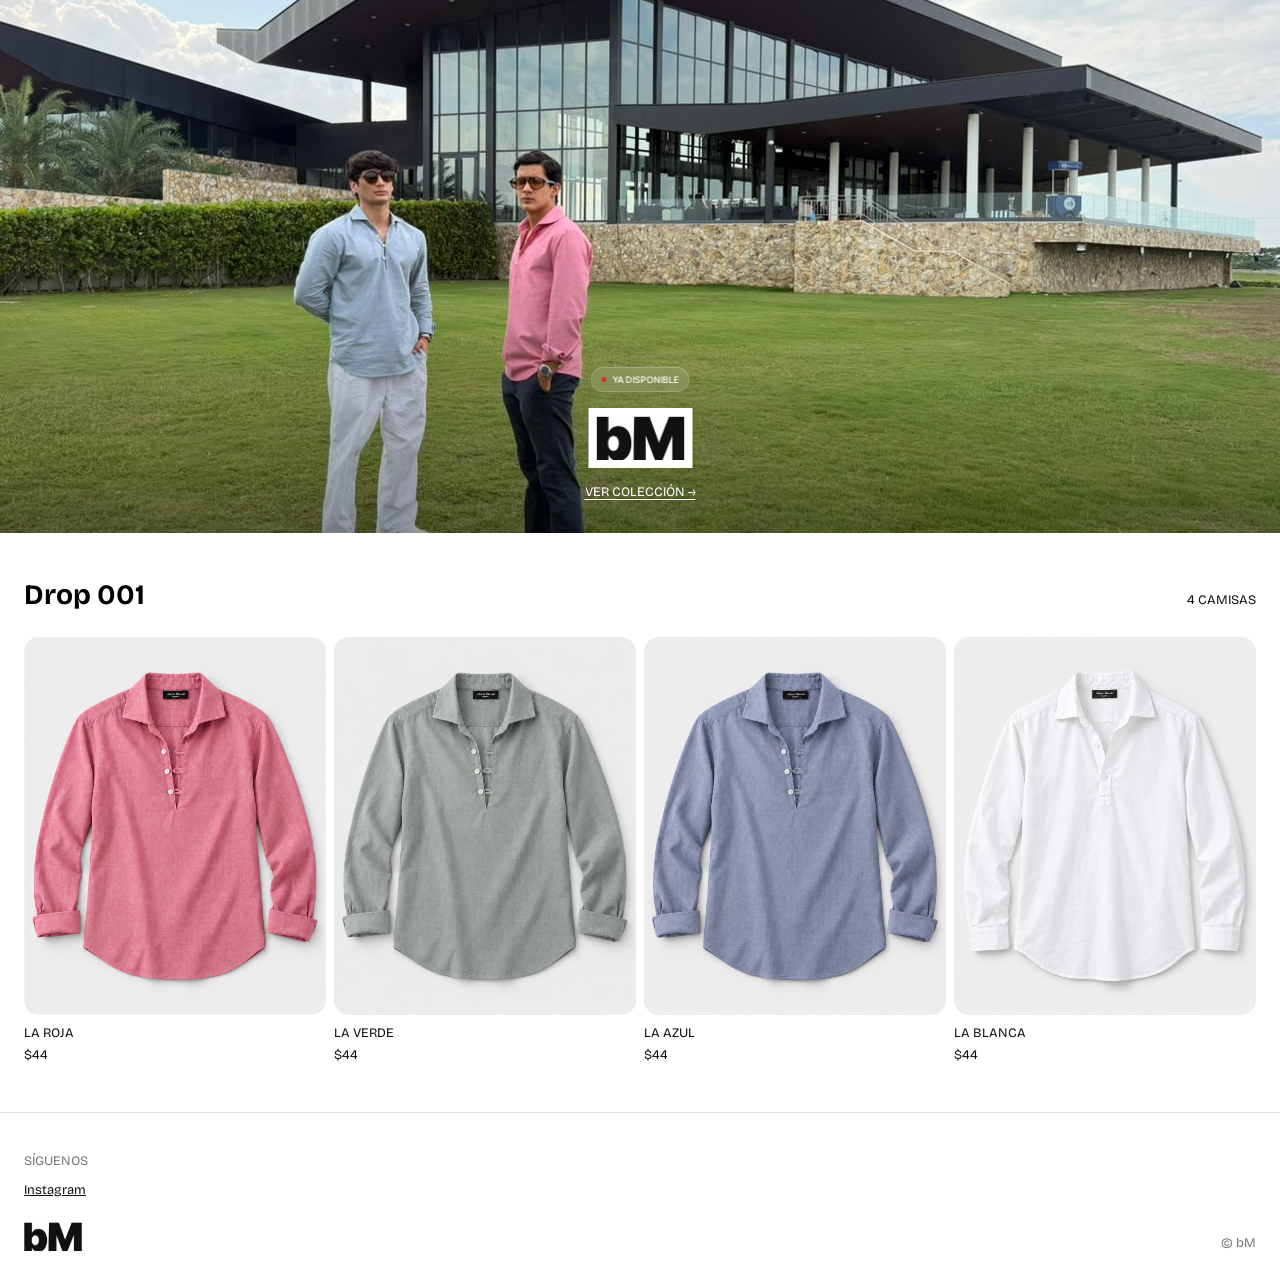
==== bm/index.html @ 4d5092cf "Publica catalogo bM con galerias y consultas por Instagram" ====
<!doctype html>
<html lang="es">
<head>
  <meta charset="utf-8">
  <meta name="viewport" content="width=device-width, initial-scale=1">
  <meta name="theme-color" content="#ffffff">
  <title>bM | Drop 001</title>
  <meta name="description" content="Descubre Drop 001 de bM. Cuatro camisas, tallas S, M y L. Explora la colección.">
  <link rel="canonical" href="https://mariabonitaec.com/bm/">
  <meta property="og:title" content="bM | Drop 001">
  <meta property="og:description" content="Descubre nuestra primera colección de camisas.">
  <meta property="og:type" content="website">
  <meta property="og:url" content="https://mariabonitaec.com/bm/">
  <meta property="og:image" content="https://mariabonitaec.com/Imagenes/Imagenes_bM/PortadaPC.jpeg">
  <link rel="stylesheet" href="styles.css">
  <script src="catalogo.js" defer></script>
  <script src="app.js" defer></script>
</head>
<body id="inicio">
  <a class="skip-link" href="#drop-001">Ir a la colección</a>
  <header class="hero" aria-label="bM, nueva colección">
    <div class="hero-visual">
      <picture class="cover">
        <source media="(max-width: 767px) and (orientation: portrait)" srcset="../Imagenes/Imagenes_bM/Portadatelefono.jpeg">
        <img src="../Imagenes/Imagenes_bM/PortadaPC.jpeg" alt="La primera colección de camisas bM, al aire libre" width="1280" height="960" fetchpriority="high">
      </picture>
      <div class="hero-shade"></div>
      <div class="menu-backdrop" hidden></div>
      <nav class="mobile-nav" aria-label="Navegación principal">
        <a class="brand-box brand-box-small" href="#inicio" aria-label="bM, inicio"><span class="brand brand-small"><img src="assets/logo-original.png" alt="bM"></span></a>
        <button class="menu-toggle" type="button" aria-label="Abrir menú" aria-expanded="false" aria-controls="mobile-menu"><span class="menu-icon" aria-hidden="true"><span></span><span></span><span></span></span></button>
        <div class="mobile-menu" id="mobile-menu" hidden>
          <p class="menu-heading">EXPLORA bM</p>
          <a href="#drop-001"><span>Prendas<small>Descubre Drop 001</small></span><span class="menu-arrow" aria-hidden="true">↗</span></a>
          <a href="#redes"><span>Redes<small>Síguenos</small></span><span class="menu-arrow" aria-hidden="true">↗</span></a>
        </div>
      </nav>
      <div class="hero-caption">
        <span class="availability"><img src="assets/disponible.svg" alt="" width="5" height="5">YA DISPONIBLE</span>
        <h1 class="brand-box"><span class="brand brand-hero"><img src="assets/logo-original.png" alt="bM"></span></h1>
        <a class="collection-link" href="#drop-001">VER COLECCIÓN →</a>
      </div>
    </div>
  </header>
  <main class="content">
    <section class="collection" id="drop-001" aria-labelledby="collection-title" tabindex="-1">
      <div class="collection-heading"><h2 id="collection-title">Drop 001</h2><span>4 CAMISAS</span></div>
      <div class="product-grid">
        <a class="product-card" href="#camisa-roja" data-product="roja" aria-haspopup="dialog"><img src="../Imagenes/Imagenes_bM/CamisaRoja.jpg" width="1122" height="1402" alt="Camisa roja de manga larga" loading="lazy"><h3>LA ROJA</h3><p>$44</p></a>
        <a class="product-card" href="#camisa-verde" data-product="verde" aria-haspopup="dialog"><img src="../Imagenes/Imagenes_bM/CamisaVerde.jpg" width="1122" height="1402" alt="Camisa verde de manga larga" loading="lazy"><h3>LA VERDE</h3><p>$44</p></a>
        <a class="product-card" href="#camisa-azul" data-product="azul" aria-haspopup="dialog"><img src="../Imagenes/Imagenes_bM/CamisaAzul.jpg" width="1122" height="1402" alt="Camisa azul de manga larga" loading="lazy"><h3>LA AZUL</h3><p>$44</p></a>
        <a class="product-card" href="#camisa-blanca" data-product="blanca" aria-haspopup="dialog"><img src="../Imagenes/Imagenes_bM/CamisaBlanca.png" width="1122" height="1402" alt="Camisa blanca de manga larga" loading="lazy"><h3>LA BLANCA</h3><p>$44</p></a>
      </div>
      <noscript><p>Activa JavaScript para consultar las fotos y tallas de cada camisa.</p></noscript>
    </section>
    <footer id="redes" class="footer" tabindex="-1">
      <div class="socials"><h2>SÍGUENOS</h2><a data-social="instagram" href="https://www.instagram.com/bm___ec/?utm_source=ig_web_button_share_sheet" target="_blank" rel="noopener noreferrer">Instagram</a><span data-social="tiktok" hidden>TikTok</span></div>
      <div class="footer-signature"><a href="#inicio" aria-label="bM, volver al inicio"><span class="brand brand-footer"><img src="assets/logo-original.png" alt="bM"></span></a><span>© bM</span></div>
    </footer>
  </main>
  <dialog class="product-dialog" aria-labelledby="product-title">
    <div class="detail-header"><button class="back-button" type="button" autofocus>← Volver a la colección</button><span class="brand brand-small"><img src="assets/logo-original.png" alt="bM"></span><button class="close-button" type="button" aria-label="Cerrar ficha">×</button></div>
    <div class="product-detail">
      <section class="gallery" aria-label="Fotos de la camisa">
        <div class="thumbnails" aria-label="Seleccionar fotografía"></div>
        <div class="gallery-stage"><img id="detail-image" alt=""><div class="gallery-controls" hidden><button type="button" data-direction="-1" aria-label="Foto anterior">←</button><span id="photo-count" aria-live="polite"></span><button type="button" data-direction="1" aria-label="Foto siguiente">→</button></div></div>
      </section>
      <div class="product-info"><p class="detail-drop">DROP 001</p><h2 id="product-title"></h2><p class="detail-price" id="product-price"></p><fieldset class="sizes"><legend>TALLAS</legend><div class="size-options"></div></fieldset><a class="contact-button" id="availability-link" href="https://ig.me/m/bm___ec" target="_blank" rel="noopener noreferrer">Consulta disponibilidad</a></div>
    </div>
  </dialog>
</body>
</html>
---- bm/styles.css ----
@font-face{font-family:"Bricolage Grotesque";font-style:normal;font-weight:400;font-display:swap;src:url("assets/bricolage-regular.ttf") format("truetype")}
@font-face{font-family:"Bricolage Grotesque";font-style:normal;font-weight:700;font-display:swap;src:url("assets/bricolage-bold.ttf") format("truetype")}
@font-face{font-family:Inter;font-style:normal;font-weight:500;font-display:swap;src:url("assets/inter-medium.ttf") format("truetype")}
:root{--ink:#111;--muted:#777;--hero-height:max(260px,41.666667vw);font-family:"Bricolage Grotesque",Arial,sans-serif;color:var(--ink);background:#fff;font-synthesis:none;font-variation-settings:"opsz" 14,"wdth" 100;scroll-behavior:smooth}
*{box-sizing:border-box}body,h1,h2,h3,p{margin:0}body{min-width:280px}button,a,input{-webkit-tap-highlight-color:transparent}button,input{font:inherit}button,a{touch-action:manipulation}a{color:inherit}button{cursor:pointer}button:disabled{cursor:default}button:focus-visible,a:focus-visible,input:focus-visible+span{outline:2px solid #516450;outline-offset:5px}img{display:block;max-width:100%}[hidden]{display:none!important}.skip-link{position:fixed;top:8px;left:8px;z-index:20;background:white;padding:12px;transform:translateY(-160%)}.skip-link:focus{transform:none}
.hero{height:var(--hero-height);position:sticky;top:0;z-index:0}.hero-visual{position:relative;height:100%;overflow:hidden;isolation:isolate}.cover,.cover img,.hero-shade{position:absolute;inset:0;width:100%;height:100%}.cover img{object-fit:cover;object-position:center}.hero-shade{background:linear-gradient(to bottom,transparent 45%,rgb(0 0 0 / .38))}.hero-caption{position:absolute;bottom:32px;left:50%;transform:translateX(-50%);display:flex;flex-direction:column;align-items:center;gap:16px;color:#fff}.availability{display:flex;align-items:center;gap:6px;border:.5px solid #fff3;border-radius:20px;padding:6px 10px;background:#ffffff21;backdrop-filter:blur(5px);font:500 9px/normal Inter,Arial,sans-serif;white-space:nowrap}.brand-box{display:block;background:#fff;padding:8px}.brand{display:block;position:relative;overflow:hidden;background:#fff;width:var(--logo-width);height:calc(var(--logo-width)/2);flex-shrink:0}.brand img{position:absolute;max-width:none;width:184%;height:276%;left:-41.8%;top:-85%;object-fit:cover}.brand-hero{--logo-width:88px}.brand-small{--logo-width:40px}.brand-footer{--logo-width:58px}.brand-box-small{padding:4px}.collection-link{font-size:13px;line-height:1.3;white-space:nowrap;text-underline-offset:3px;padding:4px 0;margin:-4px 0}.mobile-nav{display:none}.content{position:relative;z-index:1;background:#fff}.collection{padding:48px 24px;scroll-margin-top:0}.collection-heading{display:flex;align-items:baseline;justify-content:space-between;gap:16px;margin-bottom:28px}.collection-heading h2{font-size:28px;line-height:1;font-weight:700;color:#000}.collection-heading span{font-size:13px;line-height:1.3}.product-grid{display:grid;grid-template-columns:repeat(4,minmax(0,1fr));gap:24px 8px}.product-card{text-decoration:none;min-width:0;display:block}.product-card>img{width:100%;height:auto;aspect-ratio:4/5;object-fit:cover;border-radius:15px;background:#eee;transition:filter .2s}.product-card h3{font-weight:400;font-size:13px;line-height:1.3;margin-top:10px}.product-card p{font-size:13px;line-height:1.3;margin-top:5px}.product-card:hover>img{filter:brightness(.97)}.footer{border-top:1px solid #dedede;padding:40px 24px 24px;display:flex;flex-direction:column;gap:24px;scroll-margin-top:24px}.socials{display:flex;flex-direction:column;align-items:flex-start;gap:12px;font-size:13px;line-height:1.3}.socials h2{font-size:inherit;font-weight:400;color:var(--muted)}.footer-signature{display:flex;align-items:flex-end;justify-content:space-between;font-size:13px;color:var(--muted)}
.product-dialog{position:fixed;inset:0;width:100%;height:100%;max-width:none;max-height:none;margin:0;border:0;padding:0;background:#fff;color:var(--ink);overscroll-behavior:contain}.product-dialog::backdrop{background:#fff}.detail-header{position:sticky;top:0;z-index:3;background:#fff;display:flex;align-items:center;justify-content:space-between;gap:16px;min-height:72px;padding:12px 24px;border-bottom:1px solid #eee}.back-button,.close-button{border:0;background:transparent;padding:10px 0;color:var(--ink)}.back-button{font-size:13px}.close-button{font-size:30px;line-height:1;width:44px;min-height:44px}.detail-header>.brand{position:absolute;left:50%;transform:translateX(-50%)}.product-detail{display:grid;grid-template-columns:minmax(0,1.55fr) minmax(300px,1fr);align-items:start;gap:32px;padding:24px}.gallery{display:flex;gap:12px;min-width:0}.thumbnails{display:flex;flex-direction:column;gap:8px;width:64px;flex-shrink:0;max-height:calc(100dvh - 120px);overflow:auto}.thumbnail{width:64px;border:1px solid transparent;border-radius:4px;padding:3px;background:#f2f2f2;flex-shrink:0}.thumbnail[aria-current="true"]{border-color:#111}.thumbnail img{width:100%;aspect-ratio:4/5;object-fit:cover;border-radius:2px}.gallery-stage{position:relative;flex:1;min-width:0;background:#eee;border-radius:12px;overflow:hidden}.gallery-stage>img{width:100%;height:calc(100dvh - 120px);min-height:320px;object-fit:contain}.gallery-controls{display:flex;position:absolute;bottom:12px;left:50%;transform:translateX(-50%);align-items:center;gap:18px;background:#fff;border-radius:30px;padding:4px 8px;font-size:12px}.gallery-controls button{border:0;background:transparent;min-height:40px;width:40px}.product-info{position:sticky;top:96px;padding:16px 12px}.detail-drop{font-size:11px;color:var(--muted);margin-bottom:18px}.product-info h2{font-size:clamp(24px,2.3vw,36px);font-weight:400;line-height:1.15}.detail-price{font-size:20px;margin-top:12px}.sizes{margin:48px 0 32px;padding:0;border:0}.sizes legend{font-size:12px;margin-bottom:16px}.size-options{display:flex;gap:10px}.size-option{position:relative;cursor:pointer}.size-option input{position:absolute;opacity:0;width:1px;height:1px}.size-option span{display:grid;place-items:center;width:52px;height:48px;border:1px solid #dedede;border-radius:3px;font-size:14px}.size-option input:checked+span{background:#111;color:#fff;border-color:#111}.contact-button{display:block;width:100%;padding:17px 20px;text-align:center;text-decoration:none;background:#111;color:#fff;font-size:14px;border-radius:3px}.contact-button[aria-disabled="true"]{background:#e9e7e1;color:#6b6964;cursor:default}.contact-note{font-size:12px;line-height:1.5;color:#777;margin-top:12px}.dialog-open{overflow:hidden}
@media(max-width:767px) and (orientation:portrait){
  :root{--hero-height:115vw}.hero-caption{bottom:24px}.brand-hero{--logo-width:66px}.brand-footer{--logo-width:44px}.collection-link{font-size:11px}.mobile-nav{position:absolute;top:18px;left:16px;right:16px;display:flex;align-items:center;justify-content:space-between;z-index:3;height:44px}.menu-toggle{display:grid;place-items:center;width:44px;height:44px;border:1px solid #ffffff50;border-radius:50%;background:#0003;color:#fff;backdrop-filter:blur(12px);transition:background .2s,color .2s;position:relative;z-index:1}.menu-toggle[aria-expanded="true"]{background:#fff;color:#111;border-color:#fff}.menu-icon{position:relative;width:20px;height:16px}.menu-icon>span{position:absolute;left:0;width:20px;height:1.5px;background:currentColor;border-radius:2px;transition:transform .2s,opacity .15s;transform-origin:center}.menu-icon>span:nth-child(1){top:0}.menu-icon>span:nth-child(2){top:7px}.menu-icon>span:nth-child(3){top:14px}.menu-toggle[aria-expanded="true"] .menu-icon>span:nth-child(1){transform:translateY(7px) rotate(45deg)}.menu-toggle[aria-expanded="true"] .menu-icon>span:nth-child(2){opacity:0}.menu-toggle[aria-expanded="true"] .menu-icon>span:nth-child(3){transform:translateY(-7px) rotate(-45deg)}.menu-backdrop{position:absolute;inset:0;z-index:2;background:#0004;animation:menu-shade-in .18s ease-out}.mobile-menu{position:absolute;right:0;top:56px;width:min(280px,calc(100vw - 32px));padding:20px 12px 10px;background:#fff;border:1px solid #00000009;border-radius:16px;box-shadow:0 16px 48px #0003;color:#111;transform-origin:top right;animation:menu-in .2s ease-out}.menu-heading{padding:0 12px 12px;font:500 10px/1.4 Inter,Arial,sans-serif;letter-spacing:.1em;color:#777}.mobile-menu a{display:flex;align-items:center;justify-content:space-between;gap:16px;min-height:72px;padding:12px;text-decoration:none;font-size:20px;border-radius:9px;transition:background .15s}.mobile-menu a+a{border-top:1px solid #eee}.mobile-menu a small{display:block;margin-top:5px;font-size:12px;line-height:1.4;color:#777}.menu-arrow{font-size:22px;color:#777}.mobile-menu a:hover,.mobile-menu a:focus-visible{background:#f3f3f0}.mobile-menu a:focus-visible{outline-offset:-2px}.collection{padding:32px 16px}.collection-heading{margin-bottom:24px}.collection-heading h2{font-size:22px}.collection-heading span{font-size:11px}.product-grid{grid-template-columns:repeat(2,minmax(0,1fr))}.product-card h3,.product-card p{font-size:11px}.footer{padding:32px 16px 24px;gap:26px}.socials{font-size:11px;gap:14px}.footer-signature{font-size:11px}.detail-header{padding:8px 16px;min-height:60px}.detail-header>.brand{display:none}.product-detail{grid-template-columns:1fr;padding:16px;gap:16px}.gallery{flex-direction:column-reverse;gap:10px}.gallery-stage>img{height:auto;min-height:0;max-height:65dvh;aspect-ratio:4/5}.thumbnails{flex-direction:row;width:100%;max-height:none}.product-info{position:static;padding:8px 0 24px}.product-info h2{font-size:28px}.detail-drop{margin-bottom:12px}.sizes{margin:28px 0}.contact-button{padding:16px}.detail-price{font-size:20px}
}
@media(orientation:landscape) and (max-height:500px){.hero-caption{bottom:20px;gap:10px}.brand-hero{--logo-width:66px}.collection{padding-top:32px}.product-detail{gap:20px;padding:16px}.detail-header{min-height:56px;padding:6px 16px}.product-info{top:72px;padding-top:0}.sizes{margin:24px 0}.gallery-stage>img{height:calc(100dvh - 88px);min-height:230px}}
@keyframes menu-in{from{opacity:0;transform:translateY(-8px) scale(.97)}to{opacity:1;transform:none}}@keyframes menu-shade-in{from{opacity:0}to{opacity:1}}
@media(prefers-reduced-motion:reduce){:root{scroll-behavior:auto}.product-card>img,.menu-toggle,.menu-icon>span,.mobile-menu a{transition:none}.mobile-menu,.menu-backdrop{animation:none}}
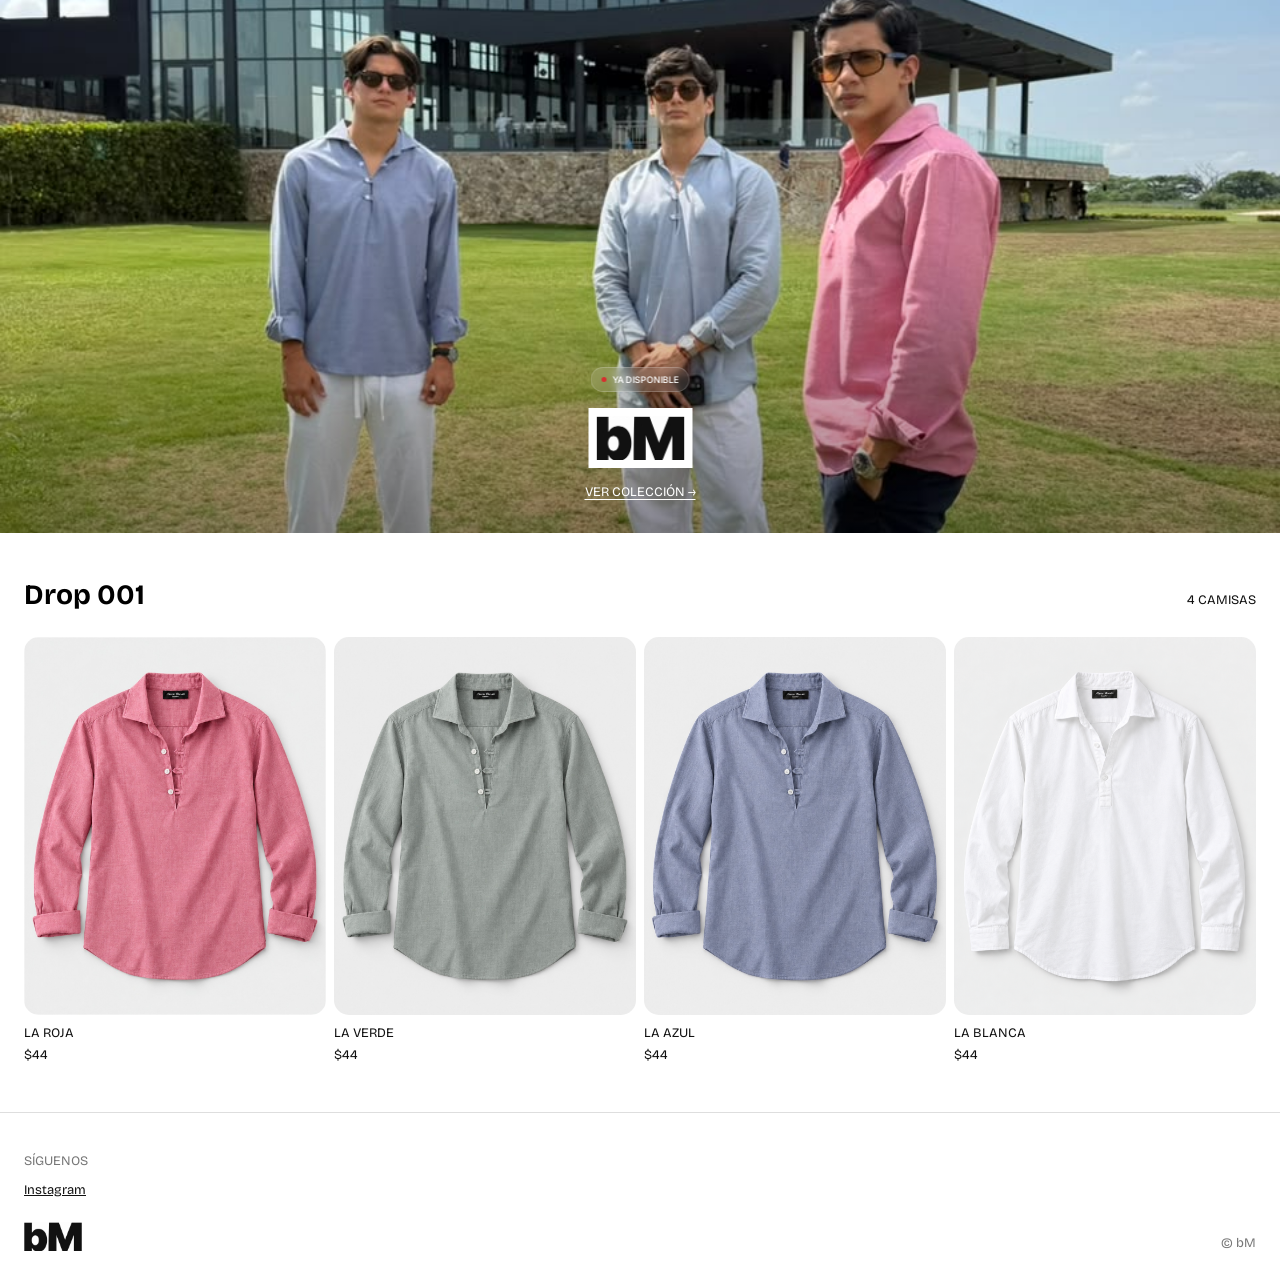
==== commit aff60b90: "Mejora menu y navegacion de galerias bM" ====
--- a/bm/index.html
+++ b/bm/index.html
@@ -31,8 +31,9 @@
         <button class="menu-toggle" type="button" aria-label="Abrir menú" aria-expanded="false" aria-controls="mobile-menu"><span class="menu-icon" aria-hidden="true"><span></span><span></span><span></span></span></button>
         <div class="mobile-menu" id="mobile-menu" hidden>
           <p class="menu-heading">EXPLORA bM</p>
-          <a href="#drop-001"><span>Prendas<small>Descubre Drop 001</small></span><span class="menu-arrow" aria-hidden="true">↗</span></a>
-          <a href="#redes"><span>Redes<small>Síguenos</small></span><span class="menu-arrow" aria-hidden="true">↗</span></a>
+          <a href="#drop-001"><span>Prendas<small>Descubre Drop 001</small></span></a>
+          <a href="#redes"><span>Redes<small>Síguenos</small></span></a>
+          <a href="https://mariabonitaec.com/"><span>Línea Femenina<small>María Bonita</small></span></a>
         </div>
       </nav>
       <div class="hero-caption">
@@ -63,7 +64,14 @@
     <div class="product-detail">
       <section class="gallery" aria-label="Fotos de la camisa">
         <div class="thumbnails" aria-label="Seleccionar fotografía"></div>
-        <div class="gallery-stage"><img id="detail-image" alt=""><div class="gallery-controls" hidden><button type="button" data-direction="-1" aria-label="Foto anterior">←</button><span id="photo-count" aria-live="polite"></span><button type="button" data-direction="1" aria-label="Foto siguiente">→</button></div></div>
+        <div class="gallery-stage" tabindex="0" role="group" aria-label="Galería: desliza para cambiar de foto o usa las flechas del teclado">
+          <img id="detail-image" alt="" draggable="false">
+          <div class="gallery-controls" hidden>
+            <button class="gallery-arrow gallery-arrow-prev" type="button" data-direction="-1" aria-label="Foto anterior"><span aria-hidden="true">‹</span></button>
+            <button class="gallery-arrow gallery-arrow-next" type="button" data-direction="1" aria-label="Foto siguiente"><span aria-hidden="true">›</span></button>
+          </div>
+          <span id="photo-count" class="sr-only" aria-live="polite" aria-atomic="true"></span>
+        </div>
       </section>
       <div class="product-info"><p class="detail-drop">DROP 001</p><h2 id="product-title"></h2><p class="detail-price" id="product-price"></p><fieldset class="sizes"><legend>TALLAS</legend><div class="size-options"></div></fieldset><a class="contact-button" id="availability-link" href="https://ig.me/m/bm___ec" target="_blank" rel="noopener noreferrer">Consulta disponibilidad</a></div>
     </div>
--- a/bm/styles.css
+++ b/bm/styles.css
@@ -4,10 +4,12 @@
 :root{--ink:#111;--muted:#777;--hero-height:max(260px,41.666667vw);font-family:"Bricolage Grotesque",Arial,sans-serif;color:var(--ink);background:#fff;font-synthesis:none;font-variation-settings:"opsz" 14,"wdth" 100;scroll-behavior:smooth}
 *{box-sizing:border-box}body,h1,h2,h3,p{margin:0}body{min-width:280px}button,a,input{-webkit-tap-highlight-color:transparent}button,input{font:inherit}button,a{touch-action:manipulation}a{color:inherit}button{cursor:pointer}button:disabled{cursor:default}button:focus-visible,a:focus-visible,input:focus-visible+span{outline:2px solid #516450;outline-offset:5px}img{display:block;max-width:100%}[hidden]{display:none!important}.skip-link{position:fixed;top:8px;left:8px;z-index:20;background:white;padding:12px;transform:translateY(-160%)}.skip-link:focus{transform:none}
 .hero{height:var(--hero-height);position:sticky;top:0;z-index:0}.hero-visual{position:relative;height:100%;overflow:hidden;isolation:isolate}.cover,.cover img,.hero-shade{position:absolute;inset:0;width:100%;height:100%}.cover img{object-fit:cover;object-position:center}.hero-shade{background:linear-gradient(to bottom,transparent 45%,rgb(0 0 0 / .38))}.hero-caption{position:absolute;bottom:32px;left:50%;transform:translateX(-50%);display:flex;flex-direction:column;align-items:center;gap:16px;color:#fff}.availability{display:flex;align-items:center;gap:6px;border:.5px solid #fff3;border-radius:20px;padding:6px 10px;background:#ffffff21;backdrop-filter:blur(5px);font:500 9px/normal Inter,Arial,sans-serif;white-space:nowrap}.brand-box{display:block;background:#fff;padding:8px}.brand{display:block;position:relative;overflow:hidden;background:#fff;width:var(--logo-width);height:calc(var(--logo-width)/2);flex-shrink:0}.brand img{position:absolute;max-width:none;width:184%;height:276%;left:-41.8%;top:-85%;object-fit:cover}.brand-hero{--logo-width:88px}.brand-small{--logo-width:40px}.brand-footer{--logo-width:58px}.brand-box-small{padding:4px}.collection-link{font-size:13px;line-height:1.3;white-space:nowrap;text-underline-offset:3px;padding:4px 0;margin:-4px 0}.mobile-nav{display:none}.content{position:relative;z-index:1;background:#fff}.collection{padding:48px 24px;scroll-margin-top:0}.collection-heading{display:flex;align-items:baseline;justify-content:space-between;gap:16px;margin-bottom:28px}.collection-heading h2{font-size:28px;line-height:1;font-weight:700;color:#000}.collection-heading span{font-size:13px;line-height:1.3}.product-grid{display:grid;grid-template-columns:repeat(4,minmax(0,1fr));gap:24px 8px}.product-card{text-decoration:none;min-width:0;display:block}.product-card>img{width:100%;height:auto;aspect-ratio:4/5;object-fit:cover;border-radius:15px;background:#eee;transition:filter .2s}.product-card h3{font-weight:400;font-size:13px;line-height:1.3;margin-top:10px}.product-card p{font-size:13px;line-height:1.3;margin-top:5px}.product-card:hover>img{filter:brightness(.97)}.footer{border-top:1px solid #dedede;padding:40px 24px 24px;display:flex;flex-direction:column;gap:24px;scroll-margin-top:24px}.socials{display:flex;flex-direction:column;align-items:flex-start;gap:12px;font-size:13px;line-height:1.3}.socials h2{font-size:inherit;font-weight:400;color:var(--muted)}.footer-signature{display:flex;align-items:flex-end;justify-content:space-between;font-size:13px;color:var(--muted)}
-.product-dialog{position:fixed;inset:0;width:100%;height:100%;max-width:none;max-height:none;margin:0;border:0;padding:0;background:#fff;color:var(--ink);overscroll-behavior:contain}.product-dialog::backdrop{background:#fff}.detail-header{position:sticky;top:0;z-index:3;background:#fff;display:flex;align-items:center;justify-content:space-between;gap:16px;min-height:72px;padding:12px 24px;border-bottom:1px solid #eee}.back-button,.close-button{border:0;background:transparent;padding:10px 0;color:var(--ink)}.back-button{font-size:13px}.close-button{font-size:30px;line-height:1;width:44px;min-height:44px}.detail-header>.brand{position:absolute;left:50%;transform:translateX(-50%)}.product-detail{display:grid;grid-template-columns:minmax(0,1.55fr) minmax(300px,1fr);align-items:start;gap:32px;padding:24px}.gallery{display:flex;gap:12px;min-width:0}.thumbnails{display:flex;flex-direction:column;gap:8px;width:64px;flex-shrink:0;max-height:calc(100dvh - 120px);overflow:auto}.thumbnail{width:64px;border:1px solid transparent;border-radius:4px;padding:3px;background:#f2f2f2;flex-shrink:0}.thumbnail[aria-current="true"]{border-color:#111}.thumbnail img{width:100%;aspect-ratio:4/5;object-fit:cover;border-radius:2px}.gallery-stage{position:relative;flex:1;min-width:0;background:#eee;border-radius:12px;overflow:hidden}.gallery-stage>img{width:100%;height:calc(100dvh - 120px);min-height:320px;object-fit:contain}.gallery-controls{display:flex;position:absolute;bottom:12px;left:50%;transform:translateX(-50%);align-items:center;gap:18px;background:#fff;border-radius:30px;padding:4px 8px;font-size:12px}.gallery-controls button{border:0;background:transparent;min-height:40px;width:40px}.product-info{position:sticky;top:96px;padding:16px 12px}.detail-drop{font-size:11px;color:var(--muted);margin-bottom:18px}.product-info h2{font-size:clamp(24px,2.3vw,36px);font-weight:400;line-height:1.15}.detail-price{font-size:20px;margin-top:12px}.sizes{margin:48px 0 32px;padding:0;border:0}.sizes legend{font-size:12px;margin-bottom:16px}.size-options{display:flex;gap:10px}.size-option{position:relative;cursor:pointer}.size-option input{position:absolute;opacity:0;width:1px;height:1px}.size-option span{display:grid;place-items:center;width:52px;height:48px;border:1px solid #dedede;border-radius:3px;font-size:14px}.size-option input:checked+span{background:#111;color:#fff;border-color:#111}.contact-button{display:block;width:100%;padding:17px 20px;text-align:center;text-decoration:none;background:#111;color:#fff;font-size:14px;border-radius:3px}.contact-button[aria-disabled="true"]{background:#e9e7e1;color:#6b6964;cursor:default}.contact-note{font-size:12px;line-height:1.5;color:#777;margin-top:12px}.dialog-open{overflow:hidden}
+.product-dialog{position:fixed;inset:0;width:100%;height:100%;max-width:none;max-height:none;margin:0;border:0;padding:0;background:#fff;color:var(--ink);overscroll-behavior:contain}.product-dialog::backdrop{background:#fff}.detail-header{position:sticky;top:0;z-index:3;background:#fff;display:flex;align-items:center;justify-content:space-between;gap:16px;min-height:72px;padding:12px 24px;border-bottom:1px solid #eee}.back-button,.close-button{border:0;background:transparent;padding:10px 0;color:var(--ink)}.back-button{font-size:13px}.close-button{font-size:30px;line-height:1;width:44px;min-height:44px}.detail-header>.brand{position:absolute;left:50%;transform:translateX(-50%)}.product-detail{display:grid;grid-template-columns:minmax(0,1.55fr) minmax(300px,1fr);align-items:start;gap:32px;padding:24px}.gallery{display:flex;gap:12px;min-width:0}.thumbnails{display:flex;flex-direction:column;gap:8px;width:64px;flex-shrink:0;max-height:calc(100dvh - 120px);overflow:auto}.thumbnail{width:64px;border:1px solid transparent;border-radius:4px;padding:3px;background:#f2f2f2;flex-shrink:0}.thumbnail[aria-current="true"]{border-color:#111}.thumbnail img{width:100%;aspect-ratio:4/5;object-fit:cover;border-radius:2px}.gallery-stage{position:relative;flex:1;min-width:0;background:#eee;border-radius:12px;overflow:hidden;touch-action:pan-y pinch-zoom}.gallery-stage:focus-visible{outline:2px solid #516450;outline-offset:4px}.gallery-stage>img{width:100%;height:calc(100dvh - 120px);min-height:320px;object-fit:contain}.gallery-controls{position:absolute;inset:0;pointer-events:none}.gallery-arrow{position:absolute;top:50%;transform:translateY(-50%);width:44px;height:44px;display:grid;place-items:center;border:0;padding:6px;background:transparent;color:#222;pointer-events:auto}.gallery-arrow-prev{left:6px}.gallery-arrow-next{right:6px}.gallery-arrow span{display:grid;place-items:center;width:32px;height:32px;border-radius:50%;background:#ffffffd9;box-shadow:0 1px 6px #0001;font:26px/1 Arial,sans-serif}.gallery-arrow:hover span{background:#fff}.sr-only{position:absolute;width:1px;height:1px;padding:0;margin:-1px;overflow:hidden;clip-path:inset(50%);white-space:nowrap;border:0}.product-info{position:sticky;top:96px;padding:16px 12px}.detail-drop{font-size:11px;color:var(--muted);margin-bottom:18px}.product-info h2{font-size:clamp(24px,2.3vw,36px);font-weight:400;line-height:1.15}.detail-price{font-size:20px;margin-top:12px}.sizes{margin:48px 0 32px;padding:0;border:0}.sizes legend{font-size:12px;margin-bottom:16px}.size-options{display:flex;gap:10px}.size-option{position:relative;cursor:pointer}.size-option input{position:absolute;opacity:0;width:1px;height:1px}.size-option span{display:grid;place-items:center;width:52px;height:48px;border:1px solid #dedede;border-radius:3px;font-size:14px}.size-option input:checked+span{background:#111;color:#fff;border-color:#111}.contact-button{display:block;width:100%;padding:17px 20px;text-align:center;text-decoration:none;background:#111;color:#fff;font-size:14px;border-radius:3px}.contact-button[aria-disabled="true"]{background:#e9e7e1;color:#6b6964;cursor:default}.contact-note{font-size:12px;line-height:1.5;color:#777;margin-top:12px}.dialog-open{overflow:hidden}
 @media(max-width:767px) and (orientation:portrait){
-  :root{--hero-height:115vw}.hero-caption{bottom:24px}.brand-hero{--logo-width:66px}.brand-footer{--logo-width:44px}.collection-link{font-size:11px}.mobile-nav{position:absolute;top:18px;left:16px;right:16px;display:flex;align-items:center;justify-content:space-between;z-index:3;height:44px}.menu-toggle{display:grid;place-items:center;width:44px;height:44px;border:1px solid #ffffff50;border-radius:50%;background:#0003;color:#fff;backdrop-filter:blur(12px);transition:background .2s,color .2s;position:relative;z-index:1}.menu-toggle[aria-expanded="true"]{background:#fff;color:#111;border-color:#fff}.menu-icon{position:relative;width:20px;height:16px}.menu-icon>span{position:absolute;left:0;width:20px;height:1.5px;background:currentColor;border-radius:2px;transition:transform .2s,opacity .15s;transform-origin:center}.menu-icon>span:nth-child(1){top:0}.menu-icon>span:nth-child(2){top:7px}.menu-icon>span:nth-child(3){top:14px}.menu-toggle[aria-expanded="true"] .menu-icon>span:nth-child(1){transform:translateY(7px) rotate(45deg)}.menu-toggle[aria-expanded="true"] .menu-icon>span:nth-child(2){opacity:0}.menu-toggle[aria-expanded="true"] .menu-icon>span:nth-child(3){transform:translateY(-7px) rotate(-45deg)}.menu-backdrop{position:absolute;inset:0;z-index:2;background:#0004;animation:menu-shade-in .18s ease-out}.mobile-menu{position:absolute;right:0;top:56px;width:min(280px,calc(100vw - 32px));padding:20px 12px 10px;background:#fff;border:1px solid #00000009;border-radius:16px;box-shadow:0 16px 48px #0003;color:#111;transform-origin:top right;animation:menu-in .2s ease-out}.menu-heading{padding:0 12px 12px;font:500 10px/1.4 Inter,Arial,sans-serif;letter-spacing:.1em;color:#777}.mobile-menu a{display:flex;align-items:center;justify-content:space-between;gap:16px;min-height:72px;padding:12px;text-decoration:none;font-size:20px;border-radius:9px;transition:background .15s}.mobile-menu a+a{border-top:1px solid #eee}.mobile-menu a small{display:block;margin-top:5px;font-size:12px;line-height:1.4;color:#777}.menu-arrow{font-size:22px;color:#777}.mobile-menu a:hover,.mobile-menu a:focus-visible{background:#f3f3f0}.mobile-menu a:focus-visible{outline-offset:-2px}.collection{padding:32px 16px}.collection-heading{margin-bottom:24px}.collection-heading h2{font-size:22px}.collection-heading span{font-size:11px}.product-grid{grid-template-columns:repeat(2,minmax(0,1fr))}.product-card h3,.product-card p{font-size:11px}.footer{padding:32px 16px 24px;gap:26px}.socials{font-size:11px;gap:14px}.footer-signature{font-size:11px}.detail-header{padding:8px 16px;min-height:60px}.detail-header>.brand{display:none}.product-detail{grid-template-columns:1fr;padding:16px;gap:16px}.gallery{flex-direction:column-reverse;gap:10px}.gallery-stage>img{height:auto;min-height:0;max-height:65dvh;aspect-ratio:4/5}.thumbnails{flex-direction:row;width:100%;max-height:none}.product-info{position:static;padding:8px 0 24px}.product-info h2{font-size:28px}.detail-drop{margin-bottom:12px}.sizes{margin:28px 0}.contact-button{padding:16px}.detail-price{font-size:20px}
+  :root{--hero-height:115vw}.hero-caption{bottom:24px}.brand-hero{--logo-width:66px}.brand-footer{--logo-width:44px}.collection-link{font-size:11px}.mobile-nav{position:absolute;top:18px;left:16px;right:16px;display:flex;align-items:center;justify-content:space-between;z-index:3;height:44px}.menu-toggle{display:grid;place-items:center;width:44px;height:44px;border:1px solid #ffffff50;border-radius:50%;background:#0003;color:#fff;backdrop-filter:blur(12px);transition:background .2s,color .2s;position:relative;z-index:1}.menu-toggle[aria-expanded="true"]{background:#fff;color:#111;border-color:#fff}.menu-icon{position:relative;width:20px;height:16px}.menu-icon>span{position:absolute;left:0;width:20px;height:1.5px;background:currentColor;border-radius:2px;transition:transform .2s,opacity .15s;transform-origin:center}.menu-icon>span:nth-child(1){top:0}.menu-icon>span:nth-child(2){top:7px}.menu-icon>span:nth-child(3){top:14px}.menu-toggle[aria-expanded="true"] .menu-icon>span:nth-child(1){transform:translateY(7px) rotate(45deg)}.menu-toggle[aria-expanded="true"] .menu-icon>span:nth-child(2){opacity:0}.menu-toggle[aria-expanded="true"] .menu-icon>span:nth-child(3){transform:translateY(-7px) rotate(-45deg)}.menu-backdrop{position:absolute;inset:0;z-index:2;background:#0004;animation:menu-shade-in .18s ease-out}.mobile-menu{position:absolute;right:0;top:56px;width:min(236px,calc(100vw - 32px));padding:14px 8px 6px;background:#fff;border:1px solid #00000009;border-radius:12px;box-shadow:0 16px 48px #0003;color:#111;transform-origin:top right;animation:menu-in .2s ease-out}.menu-heading{padding:0 10px 8px;font:500 9px/1.4 Inter,Arial,sans-serif;letter-spacing:.1em;color:#777}.mobile-menu a{display:flex;align-items:center;min-height:54px;padding:8px 10px;text-decoration:none;font-size:16px;border-radius:7px;transition:background .15s}.mobile-menu a+a{border-top:1px solid #eee}.mobile-menu a small{display:block;margin-top:3px;font-size:11px;line-height:1.4;color:#777}.mobile-menu a:hover,.mobile-menu a:focus-visible{background:#f3f3f0}.mobile-menu a:focus-visible{outline-offset:-2px}.collection{padding:32px 16px}.collection-heading{margin-bottom:24px}.collection-heading h2{font-size:22px}.collection-heading span{font-size:11px}.product-grid{grid-template-columns:repeat(2,minmax(0,1fr))}.product-card h3,.product-card p{font-size:11px}.footer{padding:32px 16px 24px;gap:26px}.socials{font-size:11px;gap:14px}.footer-signature{font-size:11px}.detail-header{padding:8px 16px;min-height:60px}.detail-header>.brand{display:none}.product-detail{grid-template-columns:1fr;padding:16px;gap:16px}.gallery{flex-direction:column-reverse;gap:10px}.gallery-stage>img{height:auto;min-height:0;max-height:65dvh;aspect-ratio:4/5}.thumbnails{flex-direction:row;width:100%;max-height:none}.product-info{position:static;padding:8px 0 24px}.product-info h2{font-size:28px}.detail-drop{margin-bottom:12px}.sizes{margin:28px 0}.contact-button{padding:16px}.detail-price{font-size:20px}
 }
 @media(orientation:landscape) and (max-height:500px){.hero-caption{bottom:20px;gap:10px}.brand-hero{--logo-width:66px}.collection{padding-top:32px}.product-detail{gap:20px;padding:16px}.detail-header{min-height:56px;padding:6px 16px}.product-info{top:72px;padding-top:0}.sizes{margin:24px 0}.gallery-stage>img{height:calc(100dvh - 88px);min-height:230px}}
 @keyframes menu-in{from{opacity:0;transform:translateY(-8px) scale(.97)}to{opacity:1;transform:none}}@keyframes menu-shade-in{from{opacity:0}to{opacity:1}}
 @media(prefers-reduced-motion:reduce){:root{scroll-behavior:auto}.product-card>img,.menu-toggle,.menu-icon>span,.mobile-menu a{transition:none}.mobile-menu,.menu-backdrop{animation:none}}
+
+@media (max-width:767px) and (orientation:portrait), (hover:none) and (pointer:coarse){.gallery-controls{display:none}}
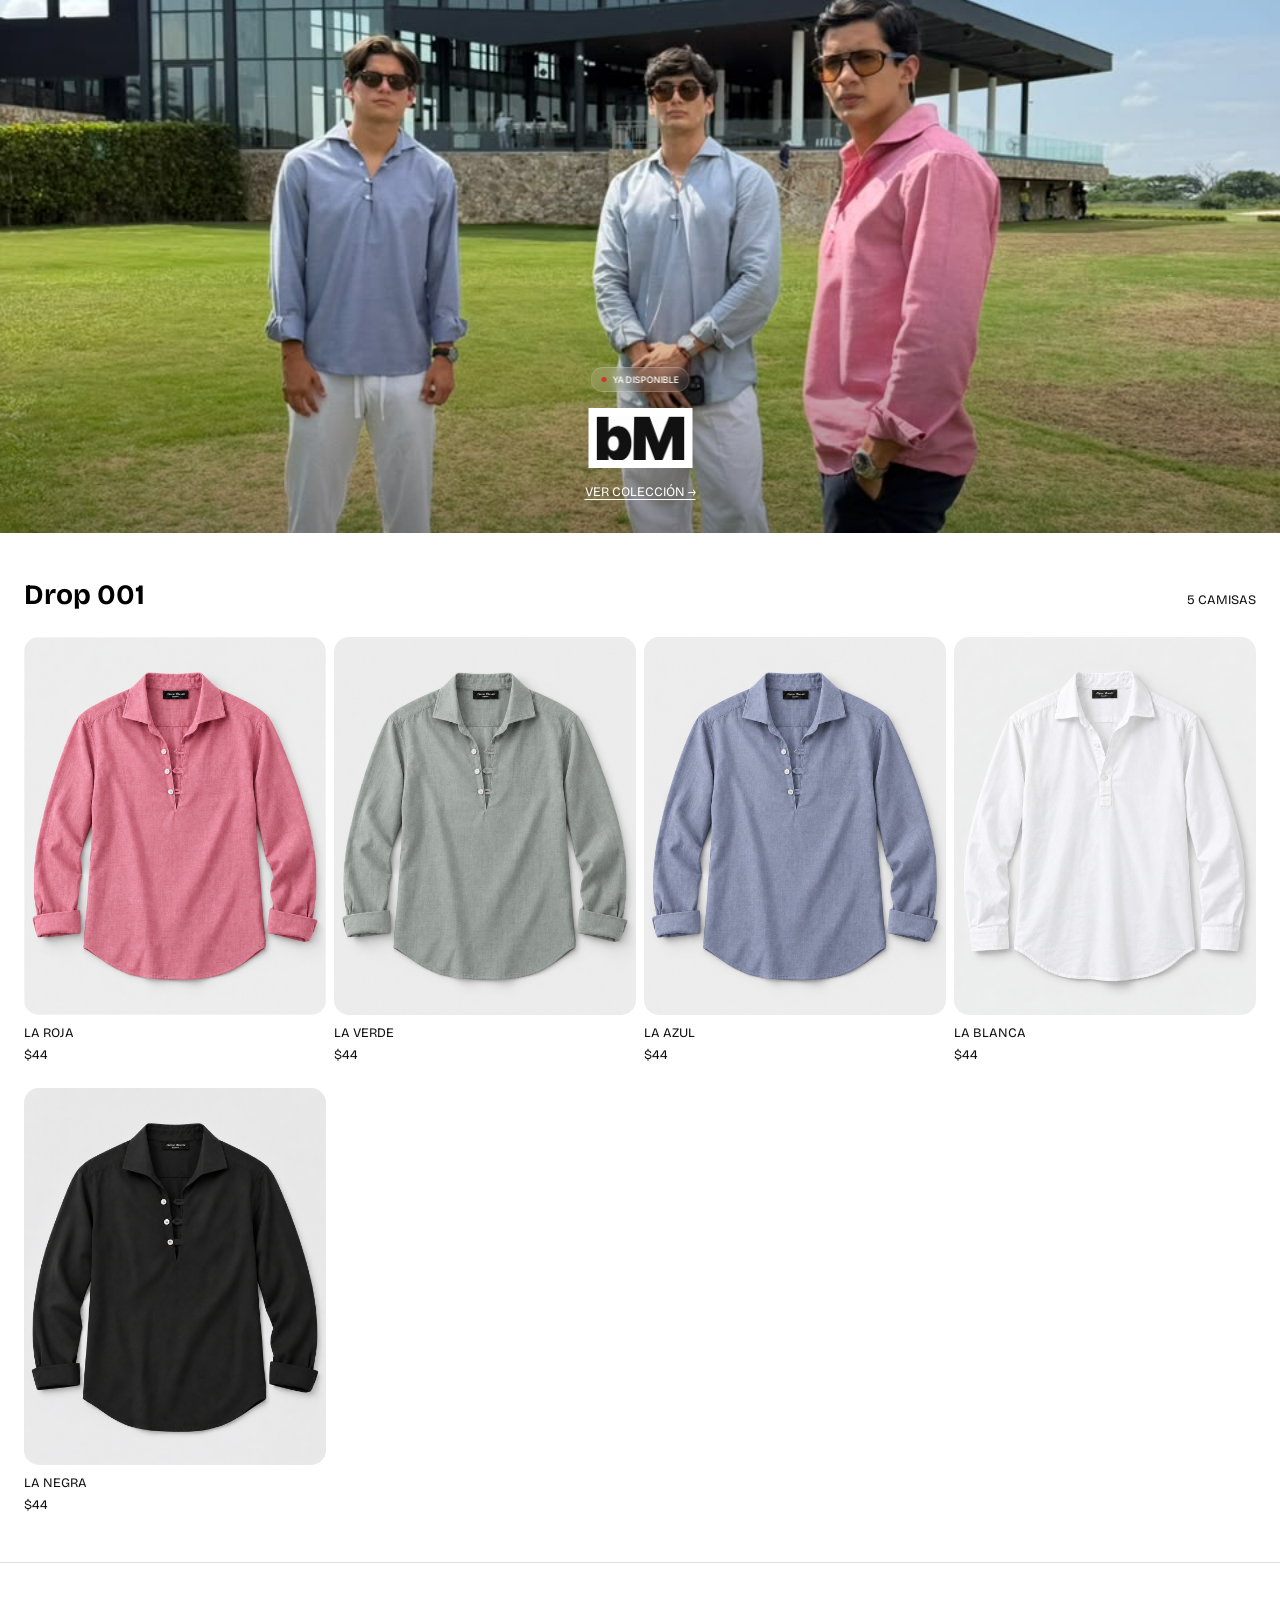
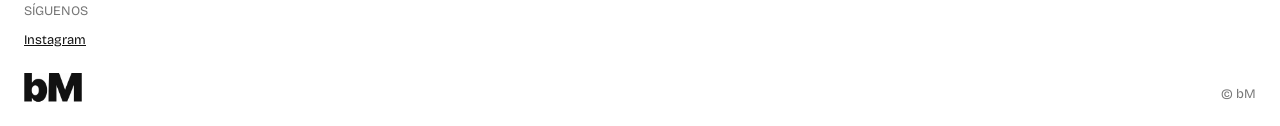
==== commit ed2994f8: "Agrega LA NEGRA y guia de tallas a las galerias bM" ====
--- a/bm/index.html
+++ b/bm/index.html
@@ -5,16 +5,16 @@
   <meta name="viewport" content="width=device-width, initial-scale=1">
   <meta name="theme-color" content="#ffffff">
   <title>bM | Drop 001</title>
-  <meta name="description" content="Descubre Drop 001 de bM. Cuatro camisas, tallas S, M y L. Explora la colección.">
+  <meta name="description" content="Descubre Drop 001 de bM. Cinco camisas, tallas S, M y L. Explora la colección.">
   <link rel="canonical" href="https://mariabonitaec.com/bm/">
   <meta property="og:title" content="bM | Drop 001">
   <meta property="og:description" content="Descubre nuestra primera colección de camisas.">
   <meta property="og:type" content="website">
   <meta property="og:url" content="https://mariabonitaec.com/bm/">
   <meta property="og:image" content="https://mariabonitaec.com/Imagenes/Imagenes_bM/PortadaPC.jpeg">
-  <link rel="stylesheet" href="styles.css">
-  <script src="catalogo.js" defer></script>
-  <script src="app.js" defer></script>
+  <link rel="stylesheet" href="styles.css?v=20261107-1">
+  <script src="catalogo.js?v=20261107-1" defer></script>
+  <script src="app.js?v=20261107-1" defer></script>
 </head>
 <body id="inicio">
   <a class="skip-link" href="#drop-001">Ir a la colección</a>
@@ -45,12 +45,13 @@
   </header>
   <main class="content">
     <section class="collection" id="drop-001" aria-labelledby="collection-title" tabindex="-1">
-      <div class="collection-heading"><h2 id="collection-title">Drop 001</h2><span>4 CAMISAS</span></div>
+      <div class="collection-heading"><h2 id="collection-title">Drop 001</h2><span>5 CAMISAS</span></div>
       <div class="product-grid">
         <a class="product-card" href="#camisa-roja" data-product="roja" aria-haspopup="dialog"><img src="../Imagenes/Imagenes_bM/CamisaRoja.jpg" width="1122" height="1402" alt="Camisa roja de manga larga" loading="lazy"><h3>LA ROJA</h3><p>$44</p></a>
         <a class="product-card" href="#camisa-verde" data-product="verde" aria-haspopup="dialog"><img src="../Imagenes/Imagenes_bM/CamisaVerde.jpg" width="1122" height="1402" alt="Camisa verde de manga larga" loading="lazy"><h3>LA VERDE</h3><p>$44</p></a>
         <a class="product-card" href="#camisa-azul" data-product="azul" aria-haspopup="dialog"><img src="../Imagenes/Imagenes_bM/CamisaAzul.jpg" width="1122" height="1402" alt="Camisa azul de manga larga" loading="lazy"><h3>LA AZUL</h3><p>$44</p></a>
         <a class="product-card" href="#camisa-blanca" data-product="blanca" aria-haspopup="dialog"><img src="../Imagenes/Imagenes_bM/CamisaBlanca.png" width="1122" height="1402" alt="Camisa blanca de manga larga" loading="lazy"><h3>LA BLANCA</h3><p>$44</p></a>
+        <a class="product-card" href="#camisa-negra" data-product="negra" aria-haspopup="dialog"><img src="../Imagenes/Imagenes_bM/CamisaNegra.png" width="1122" height="1402" alt="Camisa negra de manga larga" loading="lazy"><h3>LA NEGRA</h3><p>$44</p></a>
       </div>
       <noscript><p>Activa JavaScript para consultar las fotos y tallas de cada camisa.</p></noscript>
     </section>
--- a/bm/styles.css
+++ b/bm/styles.css
@@ -13,3 +13,4 @@
 @media(prefers-reduced-motion:reduce){:root{scroll-behavior:auto}.product-card>img,.menu-toggle,.menu-icon>span,.mobile-menu a{transition:none}.mobile-menu,.menu-backdrop{animation:none}}
 
 @media (max-width:767px) and (orientation:portrait), (hover:none) and (pointer:coarse){.gallery-controls{display:none}}
+.thumbnail-guide img{object-fit:contain;background:#fff}
